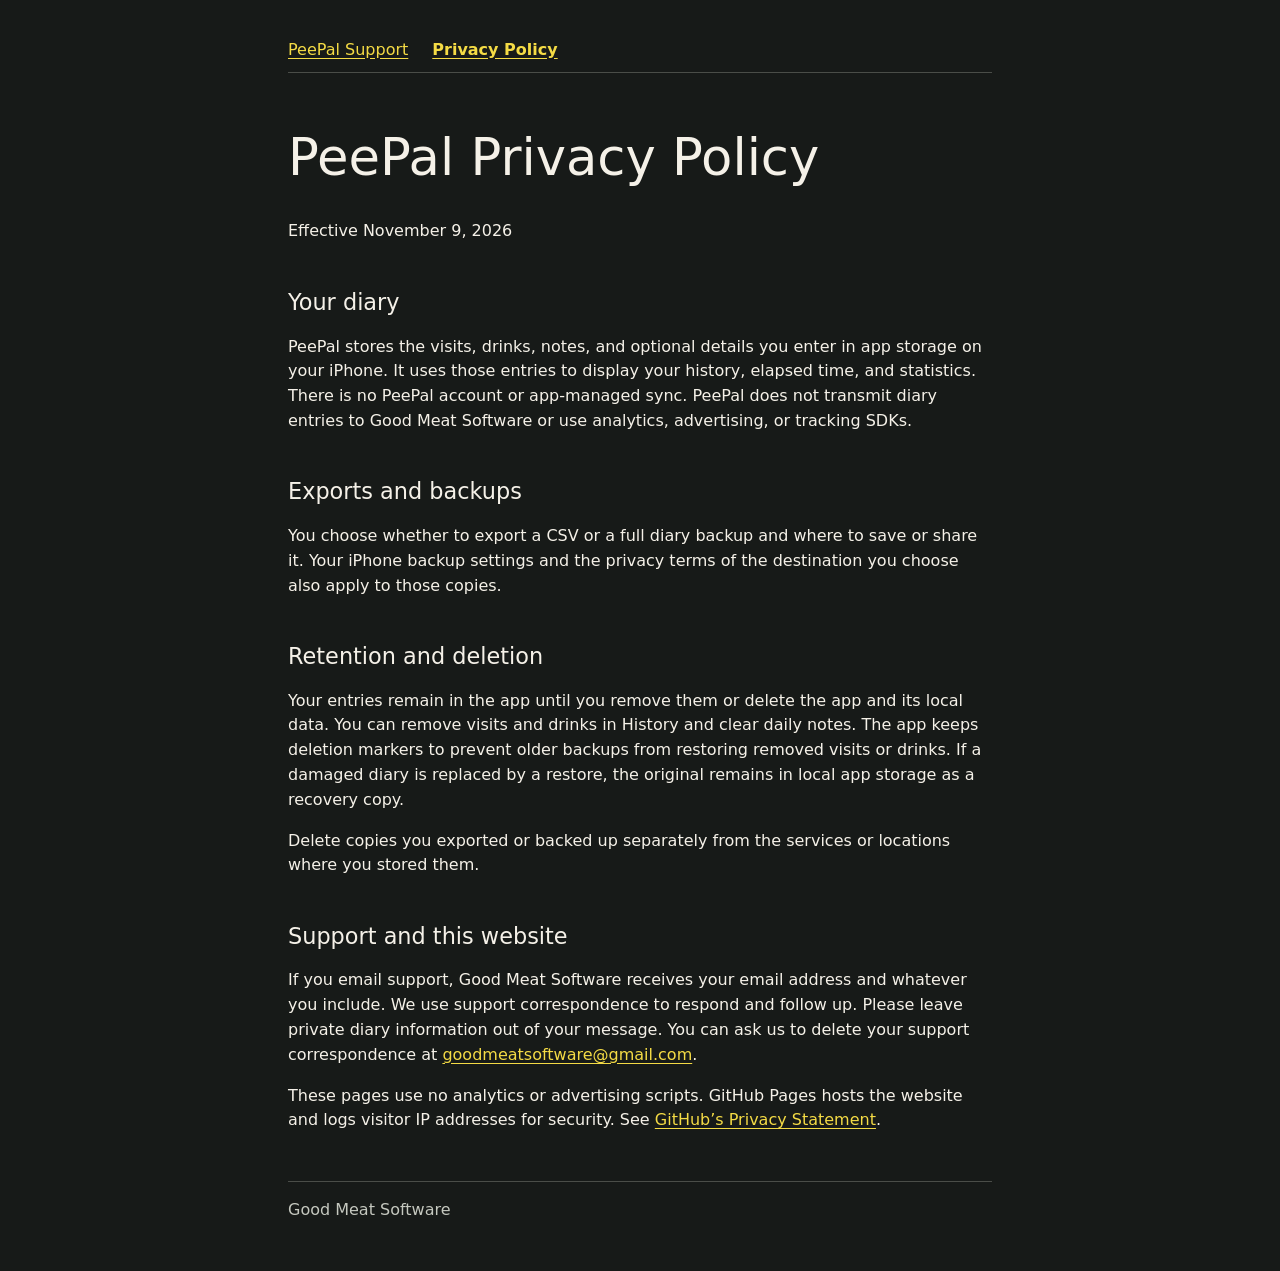
==== privacy.html @ 49375d77 "Publish PeePal support and privacy pages" ====
<!doctype html>
<html lang="en">
<head>
  <meta charset="utf-8">
  <meta name="viewport" content="width=device-width, initial-scale=1">
  <meta name="description" content="How PeePal handles your diary data, backups, and support messages.">
  <title>PeePal Privacy Policy</title>
  <link rel="stylesheet" href="styles.css">
</head>
<body>
  <header><a href="./">PeePal Support</a> <a href="privacy.html" aria-current="page">Privacy Policy</a></header>
  <main>
    <h1>PeePal Privacy Policy</h1>
    <p>Effective November 9, 2026</p>
    <section aria-labelledby="app-data">
      <h2 id="app-data">Your diary</h2>
      <p>PeePal stores the visits, drinks, notes, and optional details you enter in app storage on your iPhone. It uses those entries to display your history, elapsed time, and statistics. There is no PeePal account or app-managed sync. PeePal does not transmit diary entries to Good Meat Software or use analytics, advertising, or tracking SDKs.</p>
    </section>
    <section aria-labelledby="copies">
      <h2 id="copies">Exports and backups</h2>
      <p>You choose whether to export a CSV or a full diary backup and where to save or share it. Your iPhone backup settings and the privacy terms of the destination you choose also apply to those copies.</p>
    </section>
    <section aria-labelledby="deletion">
      <h2 id="deletion">Retention and deletion</h2>
      <p>Your entries remain in the app until you remove them or delete the app and its local data. You can remove visits and drinks in History and clear daily notes. The app keeps deletion markers to prevent older backups from restoring removed visits or drinks. If a damaged diary is replaced by a restore, the original remains in local app storage as a recovery copy.</p>
      <p>Delete copies you exported or backed up separately from the services or locations where you stored them.</p>
    </section>
    <section aria-labelledby="support">
      <h2 id="support">Support and this website</h2>
      <p>If you email support, Good Meat Software receives your email address and whatever you include. We use support correspondence to respond and follow up. Please leave private diary information out of your message. You can ask us to delete your support correspondence at <a href="mailto:goodmeatsoftware@gmail.com">goodmeatsoftware@gmail.com</a>.</p>
      <p>These pages use no analytics or advertising scripts. GitHub Pages hosts the website and logs visitor IP addresses for security. See <a href="https://docs.github.com/en/site-policy/privacy-policies/github-general-privacy-statement">GitHub’s Privacy Statement</a>.</p>
    </section>
  </main>
  <footer>Good Meat Software</footer>
</body>
</html>
---- styles.css ----
:root { color-scheme: dark; background: #171a18; color: #f5f1e8; font: 100%/1.55 system-ui, sans-serif; }
body { max-width: 44rem; margin: auto; padding: 1.75rem clamp(1rem, 5vw, 2.5rem) 3rem; }
header { display: flex; flex-wrap: wrap; gap: .5rem 1.5rem; border-bottom: 1px solid #4a4d48; }
header a { display: inline-flex; align-items: center; min-height: 44px; }
main { padding-top: 1.25rem; }
h1, h2 { line-height: 1.2; font-weight: 500; }
h1 { font-size: clamp(2rem, 7vw, 3.2rem); margin-bottom: .6em; }
h2 { font-size: 1.4rem; margin-top: 2em; }
a { color: #f4db45; overflow-wrap: anywhere; text-underline-offset: .2em; }
a:focus-visible { outline: 2px solid #f4db45; outline-offset: 4px; }
[aria-current] { font-weight: 650; }
dt { font-weight: 650; margin: 1rem 0 .2rem; }
dd { margin-left: 0; }
footer { border-top: 1px solid #4a4d48; padding-top: 1rem; margin-top: 3rem; color: #c5c8bf; }
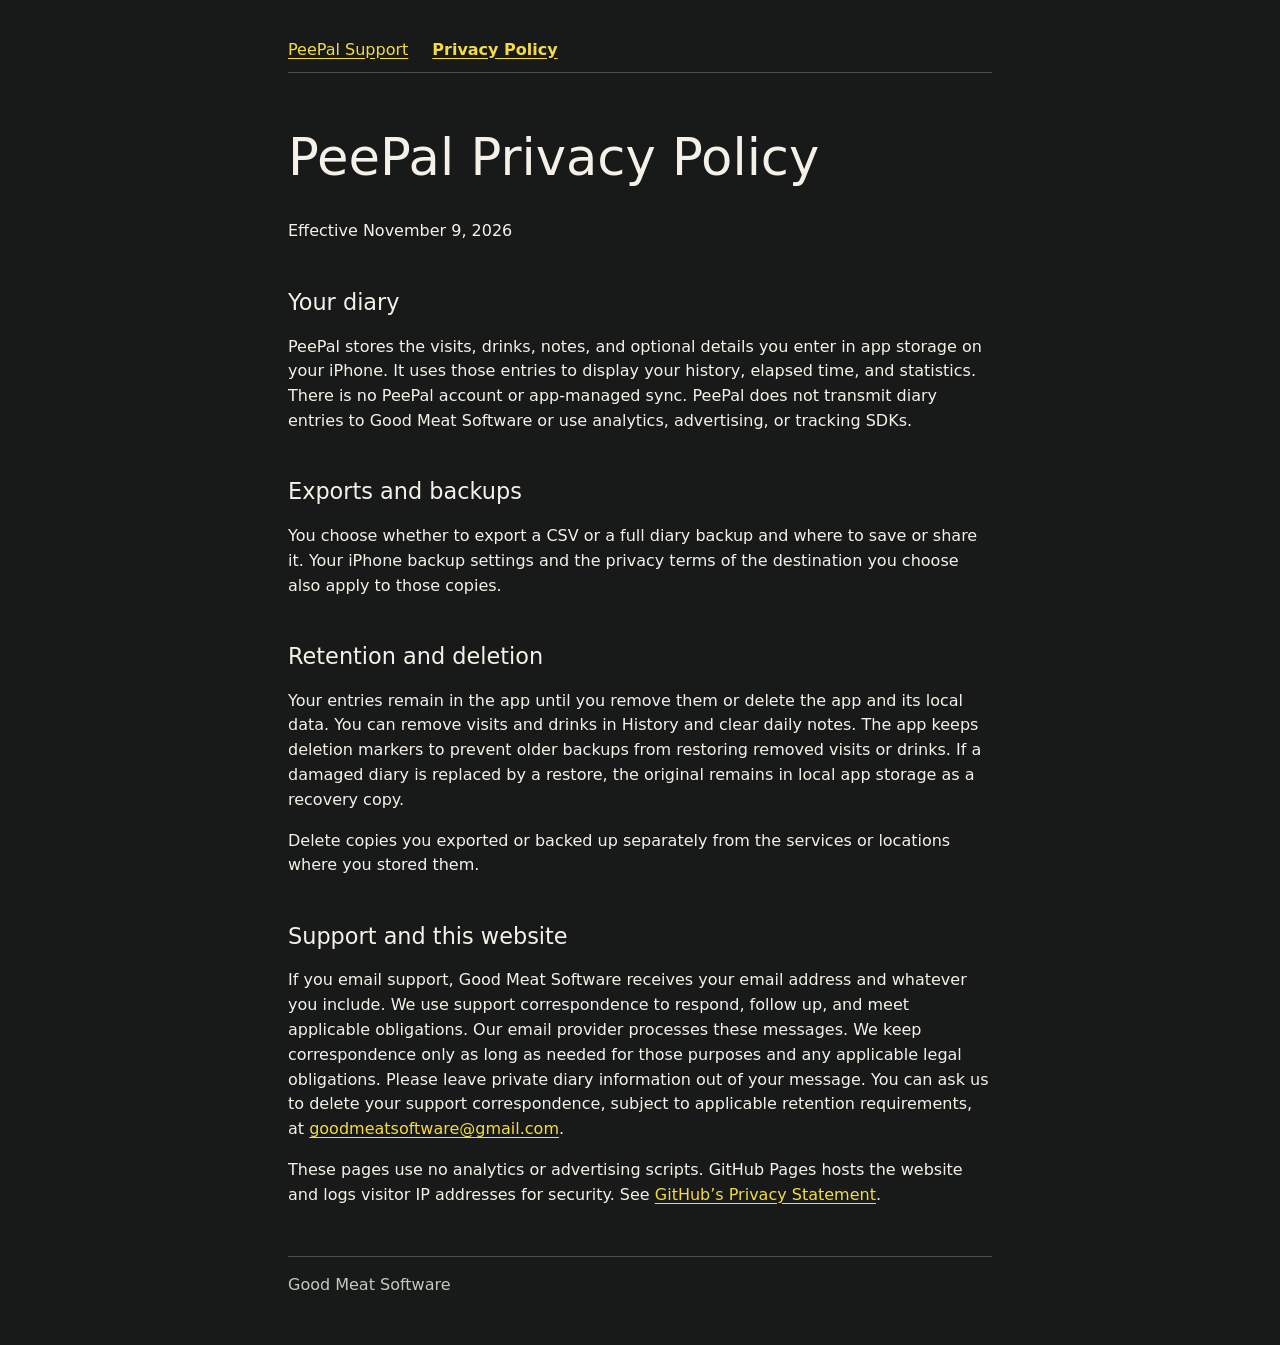
==== commit 57056847: "Clarify support correspondence retention" ====
--- a/privacy.html
+++ b/privacy.html
@@ -27,7 +27,7 @@
     </section>
     <section aria-labelledby="support">
       <h2 id="support">Support and this website</h2>
-      <p>If you email support, Good Meat Software receives your email address and whatever you include. We use support correspondence to respond and follow up. Please leave private diary information out of your message. You can ask us to delete your support correspondence at <a href="mailto:goodmeatsoftware@gmail.com">goodmeatsoftware@gmail.com</a>.</p>
+      <p>If you email support, Good Meat Software receives your email address and whatever you include. We use support correspondence to respond, follow up, and meet applicable obligations. Our email provider processes these messages. We keep correspondence only as long as needed for those purposes and any applicable legal obligations. Please leave private diary information out of your message. You can ask us to delete your support correspondence, subject to applicable retention requirements, at <a href="mailto:goodmeatsoftware@gmail.com">goodmeatsoftware@gmail.com</a>.</p>
       <p>These pages use no analytics or advertising scripts. GitHub Pages hosts the website and logs visitor IP addresses for security. See <a href="https://docs.github.com/en/site-policy/privacy-policies/github-general-privacy-statement">GitHub’s Privacy Statement</a>.</p>
     </section>
   </main>
